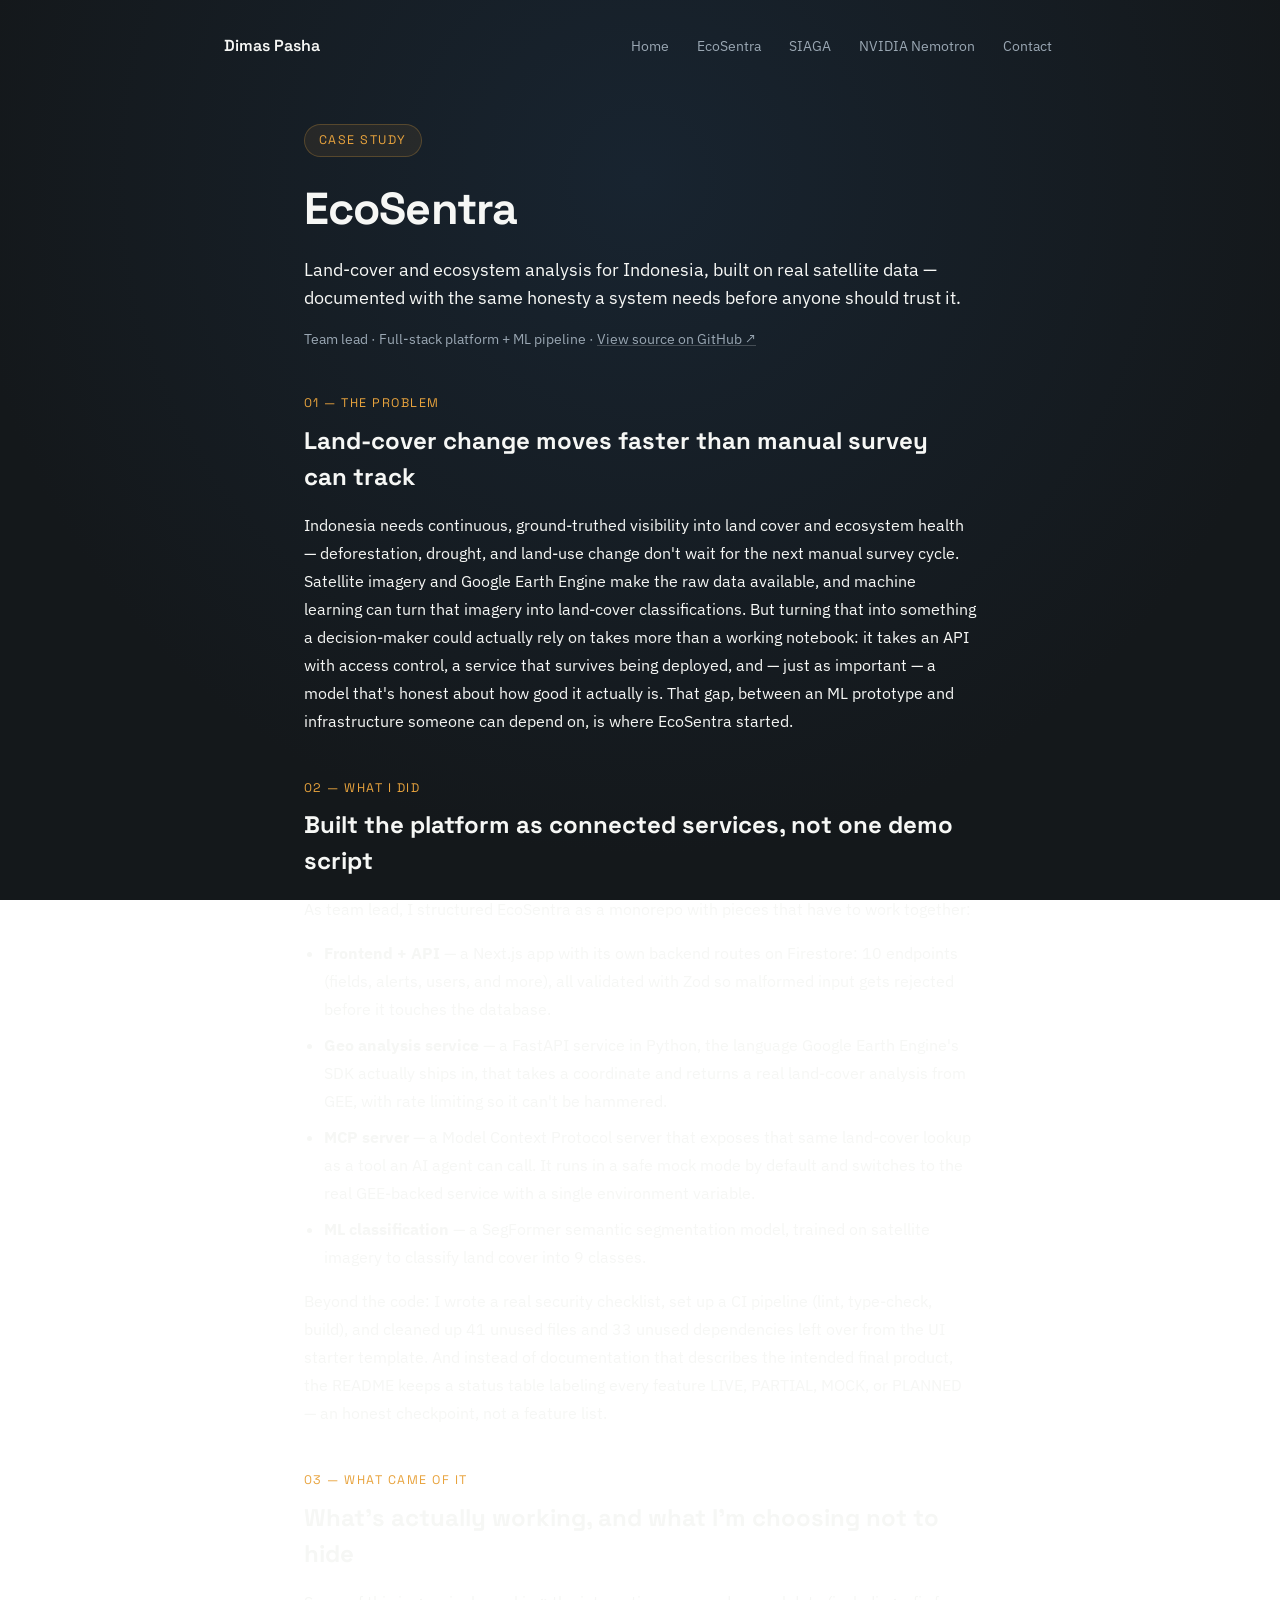
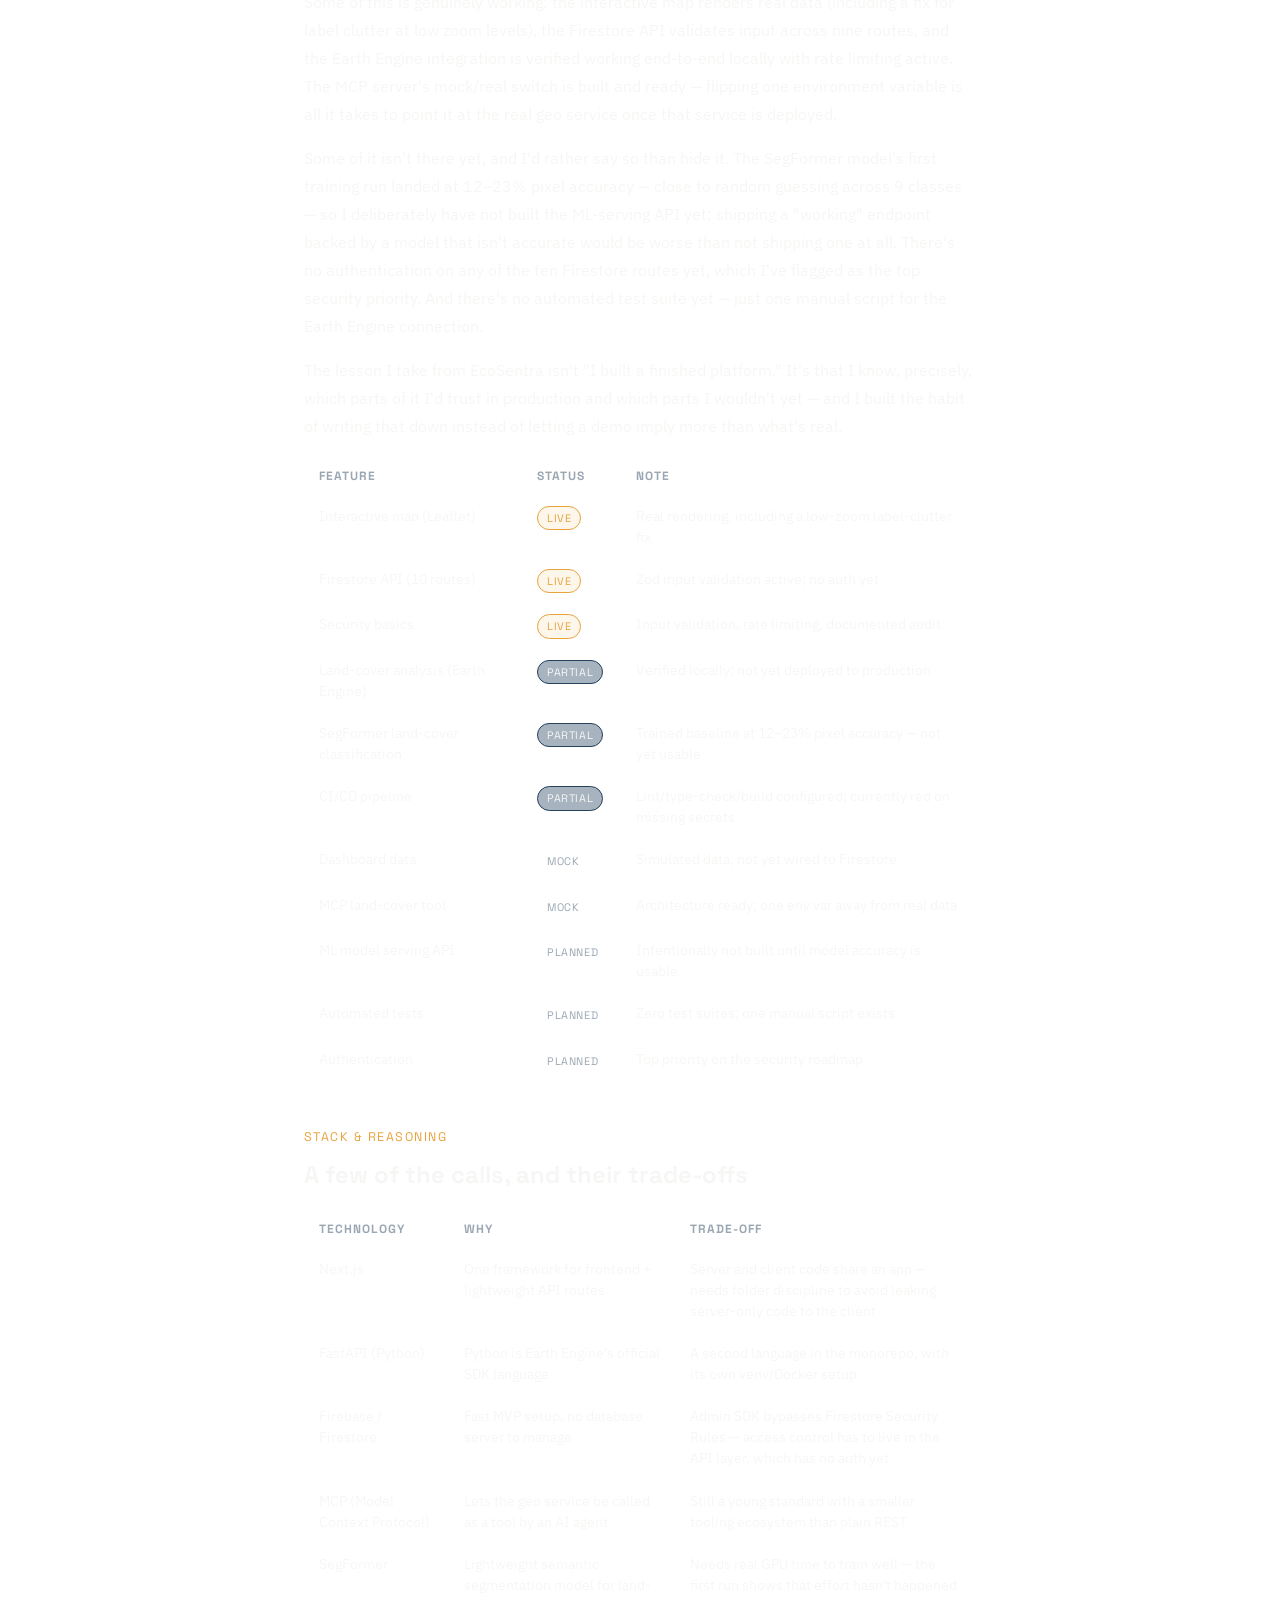
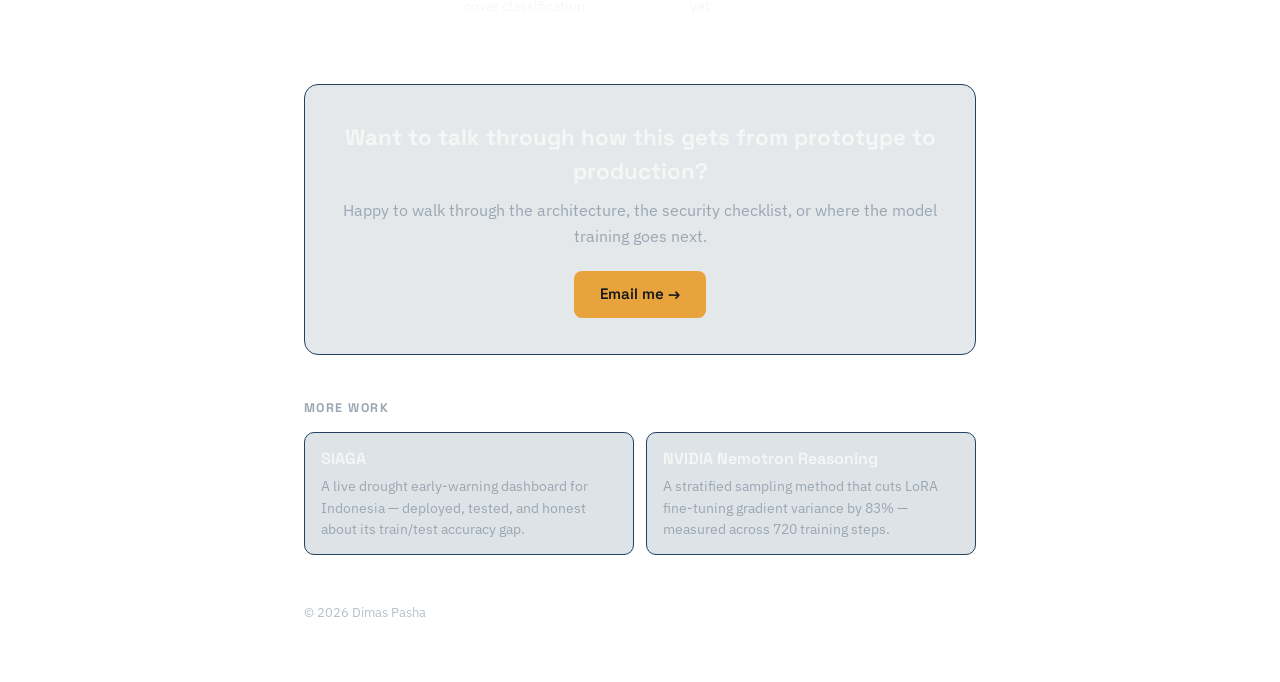
==== ecosentra.html @ 25b50ef3 "Polish mobile experience, readability, and fix contrast on all pages - Center and enlarge nav on pho" ====
<!DOCTYPE html>
<html lang="en">
<head>
<meta charset="UTF-8">
<meta name="viewport" content="width=device-width, initial-scale=1.0">
<title>EcoSentra — Case Study — Dimas Pasha</title>
<meta name="description" content="EcoSentra: a land-cover and ecosystem analysis platform for Indonesia, built on Google Earth Engine and ML — and documented as an honest engineering checkpoint, not a finished-feature list.">
<link rel="preconnect" href="https://fonts.googleapis.com">
<link rel="preconnect" href="https://fonts.gstatic.com" crossorigin>
<link href="https://fonts.googleapis.com/css2?family=IBM+Plex+Sans:wght@400;500;600&family=Space+Grotesk:wght@500;600;700&display=swap" rel="stylesheet">
<link rel="stylesheet" href="styles.css">
<style>
  .case {
    max-width: 720px;
    margin: 0 auto;
    padding: 32px 24px 60px;
  }

  .case-header {
    margin: 0 0 36px;
  }

  .case-header .pill {
    margin-bottom: 18px;
  }

  .case-header h1 {
    font-family: var(--font-heading);
    font-size: clamp(2rem, 5vw, 2.8rem);
    font-weight: 700;
    letter-spacing: -0.02em;
    margin: 0 0 14px;
  }

  .case-subtitle {
    font-size: 1.1rem;
    line-height: 1.6;
    color: var(--text);
    margin: 0 0 16px;
  }

  .case-meta {
    font-size: 0.9rem;
    color: var(--muted);
  }

  .case-meta a {
    color: var(--muted);
    text-decoration: underline;
    text-decoration-color: rgba(255, 255, 255, 0.2);
  }

  .case-meta a:hover,
  .case-meta a:focus-visible {
    color: var(--accent);
    text-decoration-color: var(--accent);
  }

  .beat {
    margin: 44px 0;
  }

  .beat-num {
    display: block;
    font-family: var(--font-heading);
    font-size: 0.78rem;
    letter-spacing: 0.12em;
    text-transform: uppercase;
    color: var(--accent);
    margin-bottom: 10px;
  }

  .beat h2 {
    font-family: var(--font-heading);
    font-size: 1.5rem;
    margin: 0 0 16px;
  }

  .beat p {
    line-height: 1.75;
    color: var(--text);
    margin: 0 0 16px;
  }

  .beat ul {
    margin: 0 0 16px;
    padding-left: 20px;
    line-height: 1.75;
  }

  .beat li {
    margin-bottom: 8px;
  }

  .table-scroll {
    overflow-x: auto;
    margin: 8px 0 4px;
    border: 1px solid rgba(255, 255, 255, 0.08);
    border-radius: 10px;
    -webkit-overflow-scrolling: touch;
  }

  table {
    width: 100%;
    border-collapse: collapse;
    font-size: 0.88rem;
    min-width: 560px;
  }

  th, td {
    text-align: left;
    padding: 10px 14px;
    border-bottom: 1px solid rgba(255, 255, 255, 0.08);
    vertical-align: top;
  }

  tr:last-child td {
    border-bottom: none;
  }

  th {
    font-family: var(--font-heading);
    font-size: 0.75rem;
    letter-spacing: 0.08em;
    text-transform: uppercase;
    color: var(--muted);
  }

  td {
    color: var(--text);
  }

  .status-tag {
    display: inline-block;
    font-family: var(--font-heading);
    font-size: 0.68rem;
    letter-spacing: 0.06em;
    text-transform: uppercase;
    padding: 3px 9px;
    border-radius: 999px;
    border: 1px solid;
    white-space: nowrap;
  }

  .status-tag.live {
    color: var(--accent);
    border-color: var(--accent);
    background: rgba(232, 163, 61, 0.1);
  }

  .status-tag.partial {
    color: var(--text);
    border-color: var(--circuit);
    background: rgba(36, 66, 94, 0.4);
  }

  .status-tag.mock {
    color: var(--muted);
    border-color: rgba(255, 255, 255, 0.15);
  }

  .status-tag.planned {
    color: var(--muted);
    border-color: rgba(255, 255, 255, 0.08);
  }

  .case-cta {
    text-align: center;
    margin: 56px 0 44px;
    padding: 36px 24px;
    border: 1px solid var(--circuit);
    border-radius: 14px;
    background: rgba(36, 66, 94, 0.12);
  }

  .case-cta h2 {
    font-family: var(--font-heading);
    font-size: 1.4rem;
    margin: 0 0 10px;
  }

  .case-cta p {
    color: var(--muted);
    line-height: 1.6;
    margin: 0 0 22px;
  }

  .more-work h2 {
    font-family: var(--font-heading);
    font-size: 0.78rem;
    letter-spacing: 0.12em;
    text-transform: uppercase;
    color: var(--muted);
    margin: 0 0 14px;
  }

  @media (max-width: 480px) {
    .case {
      padding: 24px 16px 48px;
    }
  }
</style>
</head>
<body>
  <nav class="site-nav">
    <a class="site-nav-brand" href="index.html">Dimas Pasha</a>
    <div class="site-nav-links">
      <a href="index.html">Home</a>
      <a href="ecosentra.html">EcoSentra</a>
      <a href="siaga.html">SIAGA</a>
      <a href="nemotron.html">NVIDIA Nemotron</a>
      <a href="index.html#contact">Contact</a>
    </div>
  </nav>

  <main class="case">
    <header class="case-header">
      <span class="pill">Case Study</span>
      <h1>EcoSentra</h1>
      <p class="case-subtitle">
        Land-cover and ecosystem analysis for Indonesia, built on real satellite data —
        documented with the same honesty a system needs before anyone should trust it.
      </p>
      <p class="case-meta">
        Team lead · Full-stack platform + ML pipeline ·
        <a href="https://github.com/PashaAkrilian/EcoSentra-Platform-Analisis-Lahan-dan-Ekosistem-Indonesia" target="_blank" rel="noopener">View source on GitHub &#8599;</a>
      </p>
    </header>

    <section class="beat">
      <span class="beat-num">01 &mdash; The Problem</span>
      <h2>Land-cover change moves faster than manual survey can track</h2>
      <p>
        Indonesia needs continuous, ground-truthed visibility into land cover and ecosystem
        health &mdash; deforestation, drought, and land-use change don't wait for the next manual
        survey cycle. Satellite imagery and Google Earth Engine make the raw data available, and
        machine learning can turn that imagery into land-cover classifications. But turning that
        into something a decision-maker could actually rely on takes more than a working
        notebook: it takes an API with access control, a service that survives being deployed,
        and &mdash; just as important &mdash; a model that's honest about how good it actually is.
        That gap, between an ML prototype and infrastructure someone can depend on, is where
        EcoSentra started.
      </p>
    </section>

    <section class="beat">
      <span class="beat-num">02 &mdash; What I Did</span>
      <h2>Built the platform as connected services, not one demo script</h2>
      <p>As team lead, I structured EcoSentra as a monorepo with pieces that have to work together:</p>
      <ul>
        <li><strong>Frontend + API</strong> &mdash; a Next.js app with its own backend routes on Firestore: 10 endpoints (fields, alerts, users, and more), all validated with Zod so malformed input gets rejected before it touches the database.</li>
        <li><strong>Geo analysis service</strong> &mdash; a FastAPI service in Python, the language Google Earth Engine's SDK actually ships in, that takes a coordinate and returns a real land-cover analysis from GEE, with rate limiting so it can't be hammered.</li>
        <li><strong>MCP server</strong> &mdash; a Model Context Protocol server that exposes that same land-cover lookup as a tool an AI agent can call. It runs in a safe mock mode by default and switches to the real GEE-backed service with a single environment variable.</li>
        <li><strong>ML classification</strong> &mdash; a SegFormer semantic segmentation model, trained on satellite imagery to classify land cover into 9 classes.</li>
      </ul>
      <p>
        Beyond the code: I wrote a real security checklist, set up a CI pipeline (lint,
        type-check, build), and cleaned up 41 unused files and 33 unused dependencies left over
        from the UI starter template. And instead of documentation that describes the intended
        final product, the README keeps a status table labeling every feature LIVE, PARTIAL,
        MOCK, or PLANNED &mdash; an honest checkpoint, not a feature list.
      </p>
    </section>

    <section class="beat">
      <span class="beat-num">03 &mdash; What Came of It</span>
      <h2>What's actually working, and what I'm choosing not to hide</h2>
      <p>
        Some of this is genuinely working: the interactive map renders real data (including a
        fix for label clutter at low zoom levels), the Firestore API validates input across nine
        routes, and the Earth Engine integration is verified working end-to-end locally with rate
        limiting active. The MCP server's mock/real switch is built and ready &mdash; flipping one
        environment variable is all it takes to point it at the real geo service once that
        service is deployed.
      </p>
      <p>
        Some of it isn't there yet, and I'd rather say so than hide it. The SegFormer model's
        first training run landed at 12&ndash;23% pixel accuracy &mdash; close to random guessing across
        9 classes &mdash; so I deliberately have not built the ML-serving API yet; shipping a
        "working" endpoint backed by a model that isn't accurate would be worse than not shipping
        one at all. There's no authentication on any of the ten Firestore routes yet, which I've
        flagged as the top security priority. And there's no automated test suite yet &mdash; just
        one manual script for the Earth Engine connection.
      </p>
      <p>
        The lesson I take from EcoSentra isn't "I built a finished platform." It's that I know,
        precisely, which parts of it I'd trust in production and which parts I wouldn't yet &mdash;
        and I built the habit of writing that down instead of letting a demo imply more than
        what's real.
      </p>

      <div class="table-scroll">
        <table>
          <thead>
            <tr><th>Feature</th><th>Status</th><th>Note</th></tr>
          </thead>
          <tbody>
            <tr><td>Interactive map (Leaflet)</td><td><span class="status-tag live">Live</span></td><td>Real rendering, including a low-zoom label-clutter fix</td></tr>
            <tr><td>Firestore API (10 routes)</td><td><span class="status-tag live">Live</span></td><td>Zod input validation active; no auth yet</td></tr>
            <tr><td>Security basics</td><td><span class="status-tag live">Live</span></td><td>Input validation, rate limiting, documented audit</td></tr>
            <tr><td>Land-cover analysis (Earth Engine)</td><td><span class="status-tag partial">Partial</span></td><td>Verified locally; not yet deployed to production</td></tr>
            <tr><td>SegFormer land-cover classification</td><td><span class="status-tag partial">Partial</span></td><td>Trained baseline at 12&ndash;23% pixel accuracy &mdash; not yet usable</td></tr>
            <tr><td>CI/CD pipeline</td><td><span class="status-tag partial">Partial</span></td><td>Lint/type-check/build configured; currently red on missing secrets</td></tr>
            <tr><td>Dashboard data</td><td><span class="status-tag mock">Mock</span></td><td>Simulated data, not yet wired to Firestore</td></tr>
            <tr><td>MCP land-cover tool</td><td><span class="status-tag mock">Mock</span></td><td>Architecture ready; one env var away from real data</td></tr>
            <tr><td>ML model serving API</td><td><span class="status-tag planned">Planned</span></td><td>Intentionally not built until model accuracy is usable</td></tr>
            <tr><td>Automated tests</td><td><span class="status-tag planned">Planned</span></td><td>Zero test suites; one manual script exists</td></tr>
            <tr><td>Authentication</td><td><span class="status-tag planned">Planned</span></td><td>Top priority on the security roadmap</td></tr>
          </tbody>
        </table>
      </div>
    </section>

    <section class="beat">
      <span class="beat-num">Stack &amp; Reasoning</span>
      <h2>A few of the calls, and their trade-offs</h2>
      <div class="table-scroll">
        <table>
          <thead>
            <tr><th>Technology</th><th>Why</th><th>Trade-off</th></tr>
          </thead>
          <tbody>
            <tr><td>Next.js</td><td>One framework for frontend + lightweight API routes</td><td>Server and client code share an app &mdash; needs folder discipline to avoid leaking server-only code to the client</td></tr>
            <tr><td>FastAPI (Python)</td><td>Python is Earth Engine's official SDK language</td><td>A second language in the monorepo, with its own venv/Docker setup</td></tr>
            <tr><td>Firebase / Firestore</td><td>Fast MVP setup, no database server to manage</td><td>Admin SDK bypasses Firestore Security Rules &mdash; access control has to live in the API layer, which has no auth yet</td></tr>
            <tr><td>MCP (Model Context Protocol)</td><td>Lets the geo service be called as a tool by an AI agent</td><td>Still a young standard with a smaller tooling ecosystem than plain REST</td></tr>
            <tr><td>SegFormer</td><td>Lightweight semantic segmentation model for land-cover classification</td><td>Needs real GPU time to train well &mdash; the first run shows that effort hasn't happened yet</td></tr>
          </tbody>
        </table>
      </div>
    </section>

    <section class="case-cta">
      <h2>Want to talk through how this gets from prototype to production?</h2>
      <p>Happy to walk through the architecture, the security checklist, or where the model training goes next.</p>
      <a class="cta-btn" href="mailto:dimaspasha49@gmail.com">Email me &rarr;</a>
    </section>

    <section class="more-work">
      <h2>More Work</h2>
      <div class="work-grid">
        <a class="work-card" href="siaga.html">
          <span class="work-name">SIAGA</span>
          <span class="work-desc">A live drought early-warning dashboard for Indonesia — deployed, tested, and honest about its train/test accuracy gap.</span>
        </a>
        <a class="work-card" href="nemotron.html">
          <span class="work-name">NVIDIA Nemotron Reasoning</span>
          <span class="work-desc">A stratified sampling method that cuts LoRA fine-tuning gradient variance by 83% — measured across 720 training steps.</span>
        </a>
      </div>
    </section>

    <footer class="site-footer">&copy; 2026 Dimas Pasha</footer>
  </main>
</body>
</html>
---- styles.css ----
:root {
  --bg: #14181B;
  --bg-2: #182430;
  --text: #F6F7F5;
  --muted: #9aa7b3;
  --accent: #E8A33D;
  --circuit: #24425E;
  --font-heading: 'Space Grotesk', sans-serif;
  --font-body: 'IBM Plex Sans', sans-serif;
}

* {
  box-sizing: border-box;
}

html {
  scroll-behavior: smooth;
}

body {
  margin: 0;
  background: radial-gradient(circle at 50% 20%, var(--bg-2), var(--bg) 70%) fixed;
  color: var(--text);
  font-family: var(--font-body), -apple-system, BlinkMacSystemFont, "Segoe UI", Roboto, Helvetica, Arial, sans-serif;
  -webkit-font-smoothing: antialiased;
  text-rendering: optimizeLegibility;
  line-height: 1.5;
}

a {
  color: var(--accent);
}

/* global site nav, same on every page: brand on the left, links on the right */
.site-nav {
  display: flex;
  flex-wrap: wrap;
  align-items: center;
  justify-content: space-between;
  gap: 12px;
  max-width: 880px;
  margin: 0 auto;
  padding: 24px;
}

.site-nav-brand {
  font-family: var(--font-heading);
  font-weight: 600;
  font-size: 1rem;
  color: var(--text);
  text-decoration: none;
  padding: 10px 0;
}

.site-nav-brand:hover,
.site-nav-brand:focus-visible {
  color: var(--accent);
}

.site-nav-links {
  display: flex;
  flex-wrap: wrap;
  gap: 20px;
}

.site-nav-links a {
  color: var(--muted);
  font-size: 0.9rem;
  text-decoration: none;
  padding: 6px 4px;
}

.site-nav-links a:hover,
.site-nav-links a:focus-visible {
  color: var(--accent);
}

/* pill-shaped label, used for eyebrow text and status badges */
.pill {
  display: inline-block;
  font-family: var(--font-heading);
  font-size: 0.78rem;
  letter-spacing: 0.12em;
  text-transform: uppercase;
  color: var(--accent);
  background: rgba(232, 163, 61, 0.08);
  border: 1px solid rgba(232, 163, 61, 0.25);
  padding: 6px 14px;
  border-radius: 999px;
}

/* reusable card, used for project links on the home page and
   "more work" links at the bottom of case studies */
.work-grid {
  display: grid;
  gap: 12px;
}

.work-card {
  display: block;
  padding: 14px 16px;
  border: 1px solid var(--circuit);
  border-radius: 10px;
  background: rgba(36, 66, 94, 0.15);
  text-decoration: none;
  transition: border-color 0.2s ease, transform 0.2s ease;
}

.work-card:hover,
.work-card:focus-visible {
  border-color: var(--accent);
  transform: translateY(-2px);
}

.work-card .work-name {
  display: block;
  font-family: var(--font-heading);
  font-weight: 600;
  color: var(--text);
  margin-bottom: 4px;
}

.work-card .work-desc {
  display: block;
  font-size: 0.9rem;
  line-height: 1.5;
  color: var(--muted);
}

/* amber call-to-action button, used to push visitors toward
   scheduling a call or emailing directly */
.cta-btn {
  display: inline-block;
  font-family: var(--font-heading);
  font-weight: 600;
  font-size: 0.95rem;
  color: var(--bg);
  background: var(--accent);
  padding: 12px 26px;
  border-radius: 8px;
  text-decoration: none;
  transition: transform 0.2s ease, box-shadow 0.2s ease;
}

.cta-btn:hover,
.cta-btn:focus-visible {
  transform: translateY(-2px);
  box-shadow: 0 8px 20px rgba(232, 163, 61, 0.25);
}

/* round social icon links, used in the footer of every page */
.links {
  display: flex;
  align-items: center;
  gap: 20px;
}

.links a {
  display: inline-flex;
  align-items: center;
  justify-content: center;
  width: 44px;
  height: 44px;
  border-radius: 50%;
  border: 1px solid rgba(255, 255, 255, 0.12);
  color: var(--muted);
  text-decoration: none;
  transition: color 0.2s ease, border-color 0.2s ease, transform 0.2s ease;
}

.links a:hover,
.links a:focus-visible {
  color: var(--accent);
  border-color: var(--accent);
  transform: translateY(-2px);
}

.links svg {
  width: 20px;
  height: 20px;
  fill: currentColor;
}

.site-footer {
  margin-top: 48px;
  font-size: 0.8rem;
  color: var(--muted);
  opacity: 0.7;
}

/* working contact form, wired to a free form service */
.contact {
  text-align: left;
  margin: 0 0 36px;
}

.contact h2 {
  font-family: var(--font-heading);
  font-size: 0.78rem;
  letter-spacing: 0.12em;
  text-transform: uppercase;
  color: var(--muted);
  margin: 0 0 6px;
}

.contact-note {
  font-size: 0.9rem;
  color: var(--muted);
  margin: 0 0 18px;
}

.contact form {
  display: grid;
  gap: 14px;
}

.field {
  display: grid;
  gap: 6px;
}

.field label {
  font-family: var(--font-heading);
  font-size: 0.8rem;
  color: var(--text);
}

.field input,
.field textarea {
  font-family: var(--font-body);
  font-size: 1rem;
  color: var(--text);
  background: rgba(36, 66, 94, 0.15);
  border: 1px solid var(--circuit);
  border-radius: 8px;
  padding: 12px 14px;
  outline: none;
  -webkit-appearance: none;
  transition: border-color 0.2s ease;
}

.field input::placeholder,
.field textarea::placeholder {
  color: rgba(154, 167, 179, 0.6);
}

.field input:focus,
.field textarea:focus {
  border-color: var(--accent);
}

.contact .cta-btn {
  border: none;
  cursor: pointer;
  justify-self: start;
}

.contact .cta-btn:disabled {
  opacity: 0.6;
  cursor: not-allowed;
  transform: none;
  box-shadow: none;
}

.form-status {
  min-height: 1.2em;
  font-size: 0.9rem;
  margin: 0;
}

.form-status.ok {
  color: var(--accent);
}

.form-status.error {
  color: #ff8f8f;
}

@media (max-width: 420px) {
  .pill {
    font-size: 0.7rem;
    padding: 5px 12px;
  }
}

@media (max-width: 600px) {
  .site-nav {
    justify-content: center;
    flex-direction: column;
  }

  .site-nav-links {
    gap: 6px;
    justify-content: center;
  }

  .site-nav-links a {
    font-size: 1rem;
    padding: 10px 8px;
  }

  .site-footer {
    text-align: center;
  }
}

@media (max-width: 480px) {
  .contact .cta-btn {
    width: 100%;
    text-align: center;
  }
}

@media (min-width: 768px) {
  .more-work .work-grid {
    grid-template-columns: 1fr 1fr;
  }
}

@media (prefers-reduced-motion: reduce) {
  * {
    animation: none !important;
    transition: none !important;
  }
}
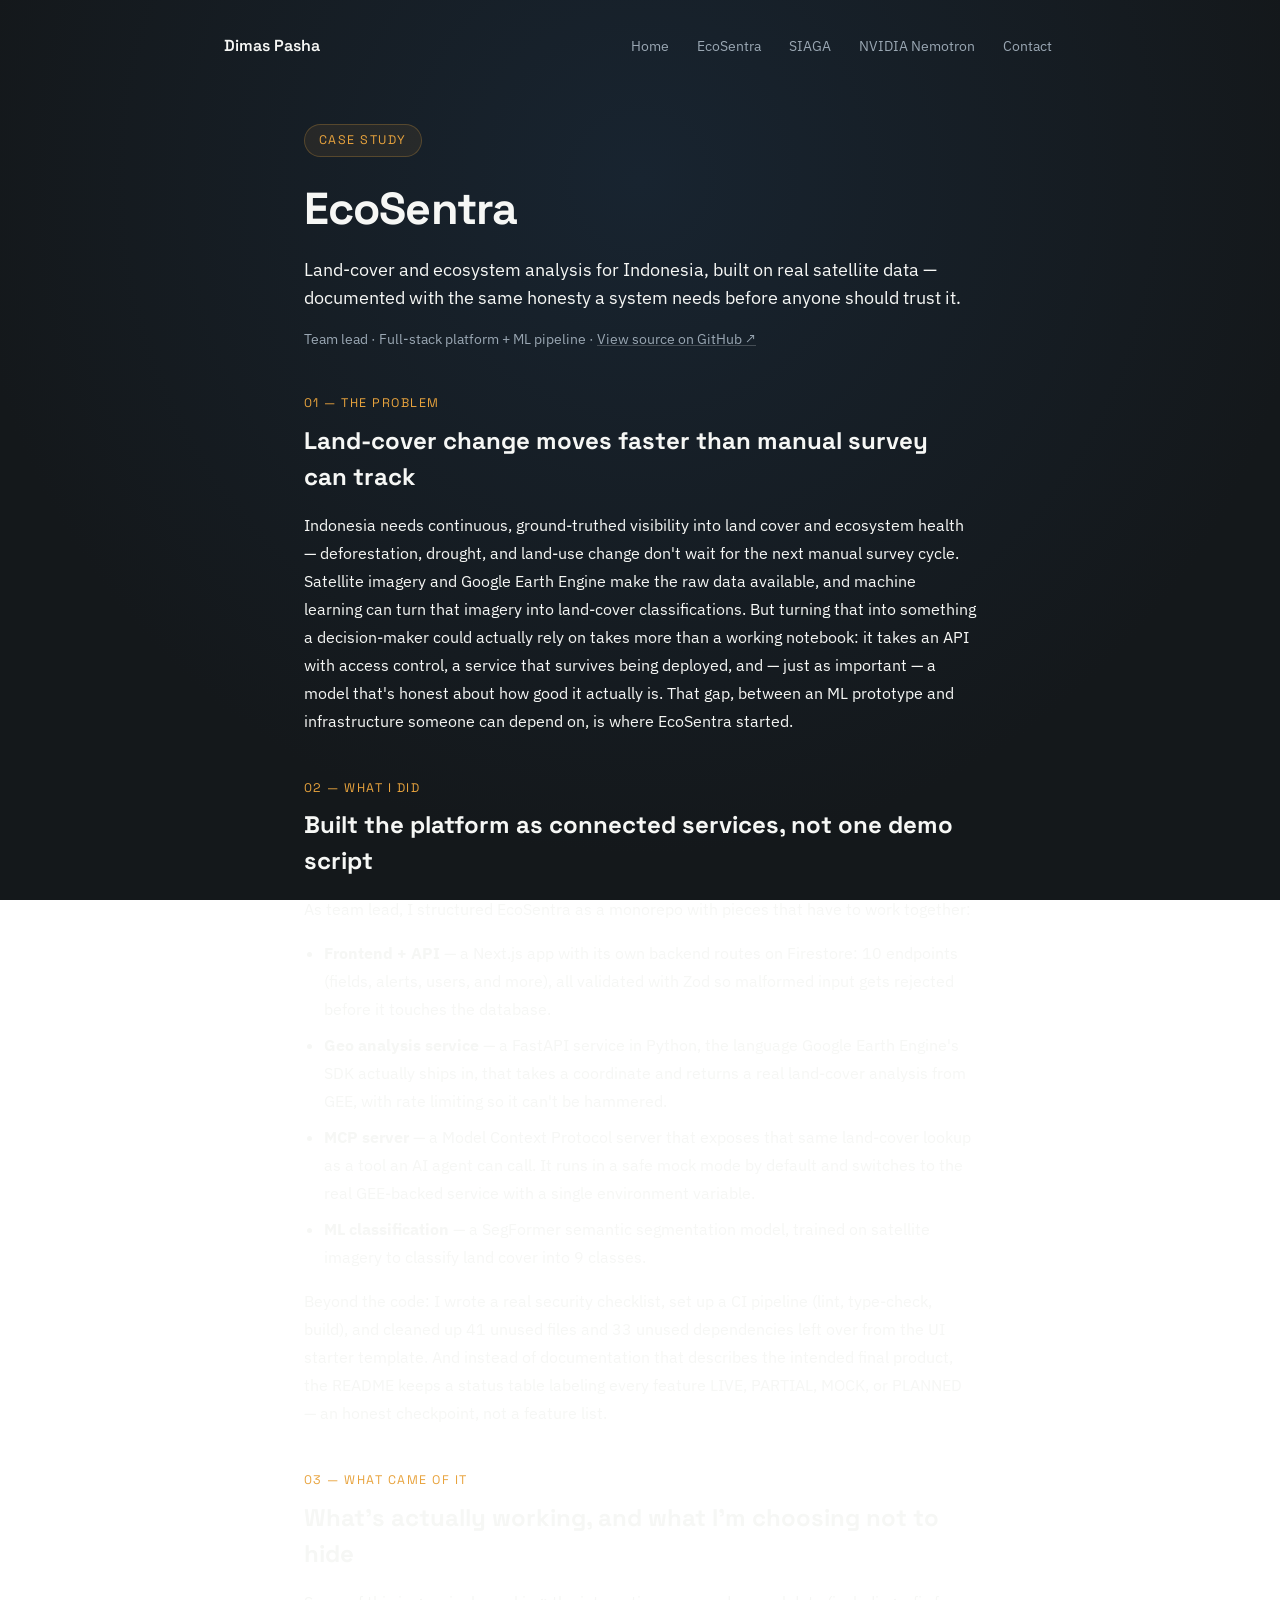
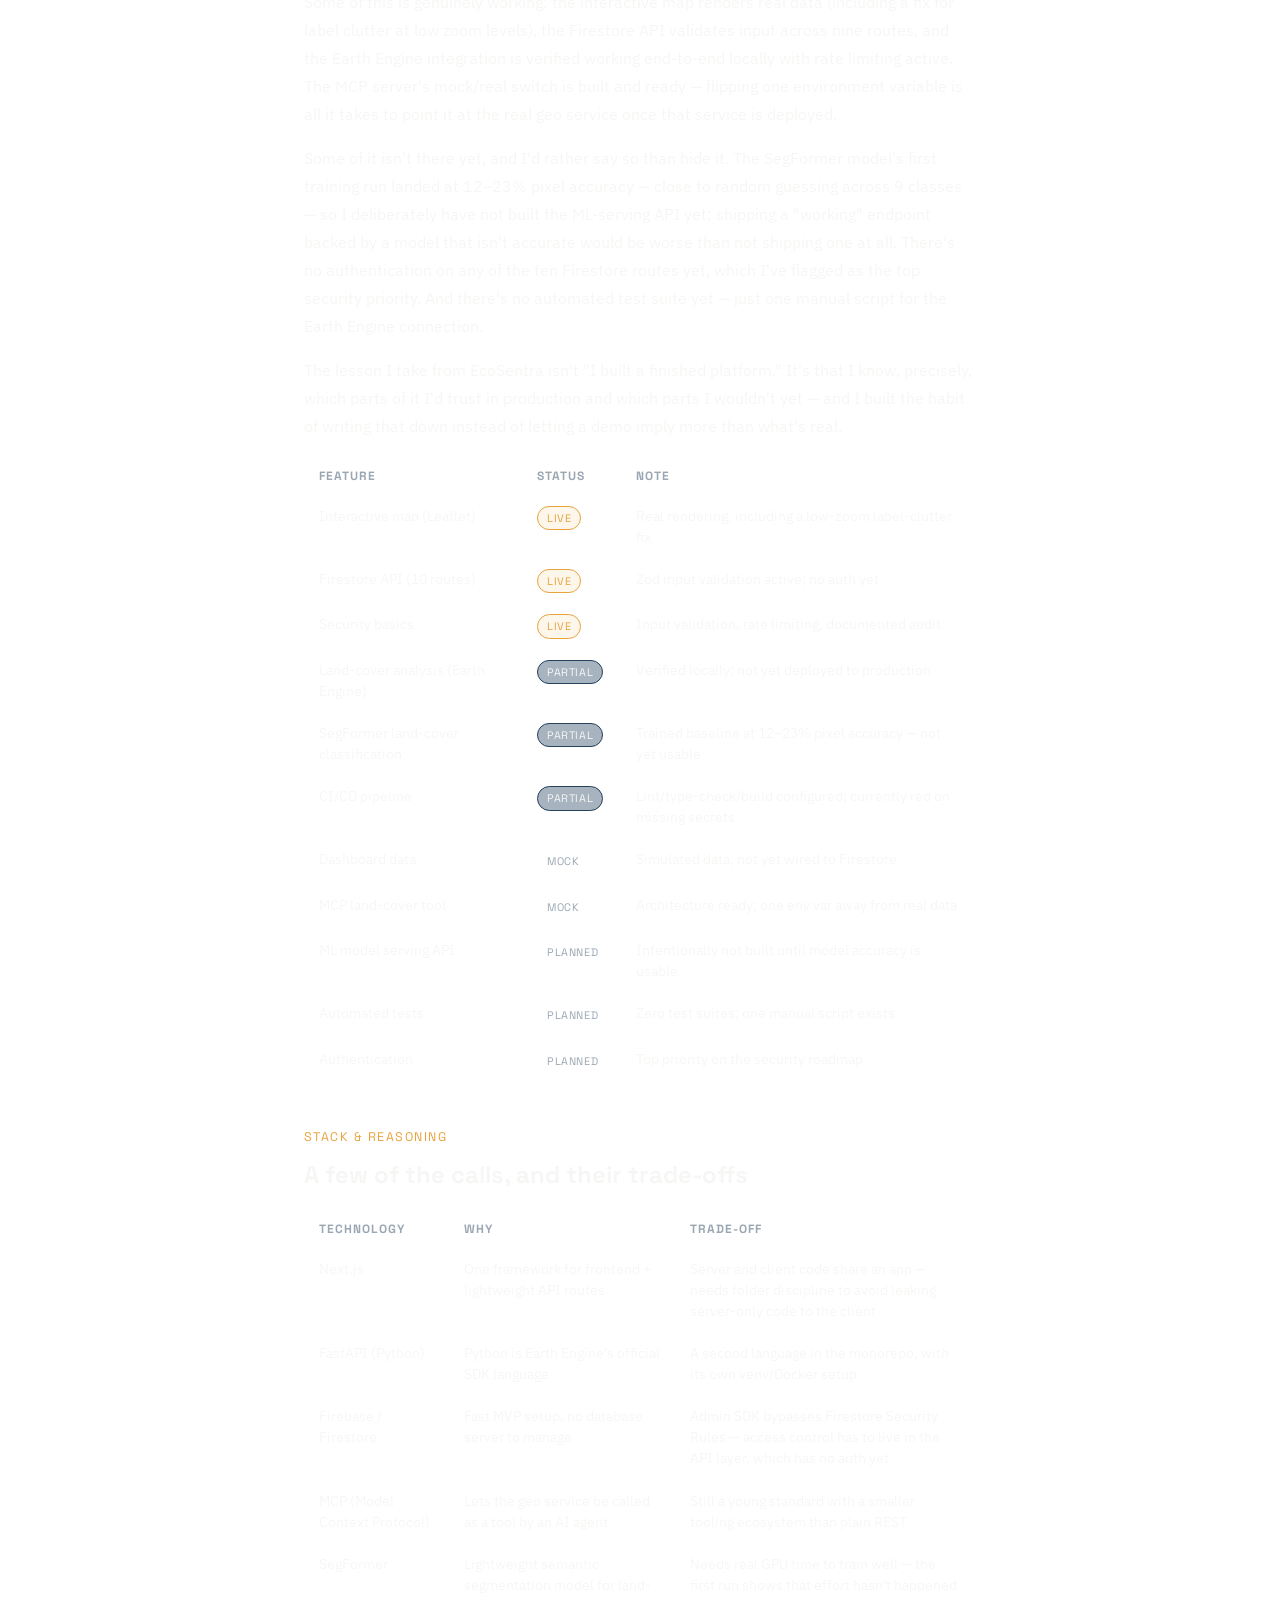
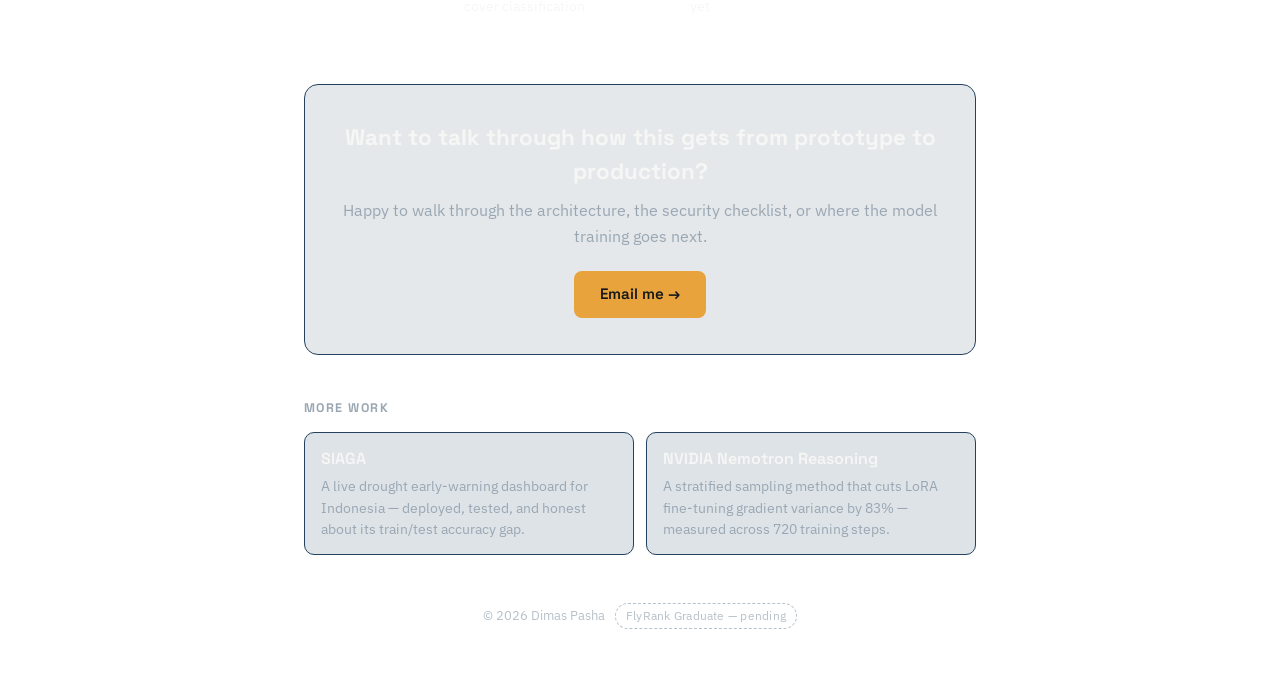
==== commit d88aa3e5: "Plant Your Flag: analytics, launch hygiene, badge slot - Add Google Analytics 4 (gtag.js, G-FHNJXX34" ====
--- a/ecosentra.html
+++ b/ecosentra.html
@@ -5,9 +5,34 @@
 <meta name="viewport" content="width=device-width, initial-scale=1.0">
 <title>EcoSentra — Case Study — Dimas Pasha</title>
 <meta name="description" content="EcoSentra: a land-cover and ecosystem analysis platform for Indonesia, built on Google Earth Engine and ML — and documented as an honest engineering checkpoint, not a finished-feature list.">
+<link rel="canonical" href="https://pashaakrilian.github.io/ecosentra.html">
+<link rel="icon" type="image/png" sizes="32x32" href="assets/favicon-32.png">
+<link rel="icon" type="image/png" sizes="16x16" href="assets/favicon-16.png">
+<link rel="apple-touch-icon" sizes="180x180" href="assets/apple-touch-icon.png">
+<meta property="og:type" content="website">
+<meta property="og:site_name" content="Dimas Pasha">
+<meta property="og:url" content="https://pashaakrilian.github.io/ecosentra.html">
+<meta property="og:title" content="EcoSentra — Case Study — Dimas Pasha">
+<meta property="og:description" content="EcoSentra: a land-cover and ecosystem analysis platform for Indonesia, built on Google Earth Engine and ML — and documented as an honest engineering checkpoint, not a finished-feature list.">
+<meta property="og:image" content="https://pashaakrilian.github.io/assets/og-image.png">
+<meta property="og:image:width" content="1200">
+<meta property="og:image:height" content="630">
+<meta name="twitter:card" content="summary_large_image">
+<meta name="twitter:title" content="EcoSentra — Case Study — Dimas Pasha">
+<meta name="twitter:description" content="EcoSentra: a land-cover and ecosystem analysis platform for Indonesia, built on Google Earth Engine and ML — and documented as an honest engineering checkpoint, not a finished-feature list.">
+<meta name="twitter:image" content="https://pashaakrilian.github.io/assets/og-image.png">
 <link rel="preconnect" href="https://fonts.googleapis.com">
 <link rel="preconnect" href="https://fonts.gstatic.com" crossorigin>
 <link href="https://fonts.googleapis.com/css2?family=IBM+Plex+Sans:wght@400;500;600&family=Space+Grotesk:wght@500;600;700&display=swap" rel="stylesheet">
+<!-- Google tag (gtag.js) -->
+<script async src="https://www.googletagmanager.com/gtag/js?id=G-FHNJXX34TW"></script>
+<script>
+  window.dataLayer = window.dataLayer || [];
+  function gtag(){dataLayer.push(arguments);}
+  gtag('js', new Date());
+
+  gtag('config', 'G-FHNJXX34TW');
+</script>
 <link rel="stylesheet" href="styles.css">
 <style>
   .case {
@@ -350,7 +375,17 @@
       </div>
     </section>
 
-    <footer class="site-footer">&copy; 2026 Dimas Pasha</footer>
+    <footer class="site-footer">
+      <span>&copy; 2026 Dimas Pasha</span>
+      <!-- FlyRank graduate badge: pending until FlyRank issues certificates
+           (early Sept 2026 per their program update). Once issued, replace
+           the pending pill below with:
+           <a class="grad-badge" href="YOUR_VERIFICATION_URL" target="_blank" rel="noopener" aria-label="FlyRank Graduate — verify">
+             <img src="assets/flyrank-badge.png" alt="FlyRank Graduate Badge">
+           </a>
+      -->
+      <span class="grad-badge-pending" title="FlyRank certificate issues early Sept 2026 — badge pending">FlyRank Graduate — pending</span>
+    </footer>
   </main>
 </body>
 </html>
--- a/styles.css
+++ b/styles.css
@@ -186,6 +186,40 @@
   font-size: 0.8rem;
   color: var(--muted);
   opacity: 0.7;
+  display: flex;
+  align-items: center;
+  justify-content: center;
+  flex-wrap: wrap;
+  gap: 10px;
+}
+
+/* FlyRank graduate badge slot. While the real badge/verification link is
+   pending, this renders as an honest "pending" pill instead of a fake link —
+   see the HTML comment beside it for the swap-in markup. */
+.grad-badge,
+.grad-badge-pending {
+  display: inline-flex;
+  align-items: center;
+  gap: 6px;
+  padding: 3px 10px;
+  border: 1px dashed var(--muted);
+  border-radius: 999px;
+  font-size: 0.72rem;
+  letter-spacing: 0.02em;
+  line-height: 1.6;
+}
+
+.grad-badge {
+  border-style: solid;
+  border-color: var(--accent);
+  color: var(--text);
+  text-decoration: none;
+}
+
+.grad-badge img {
+  display: block;
+  height: 20px;
+  width: auto;
 }
 
 /* working contact form, wired to a free form service */
